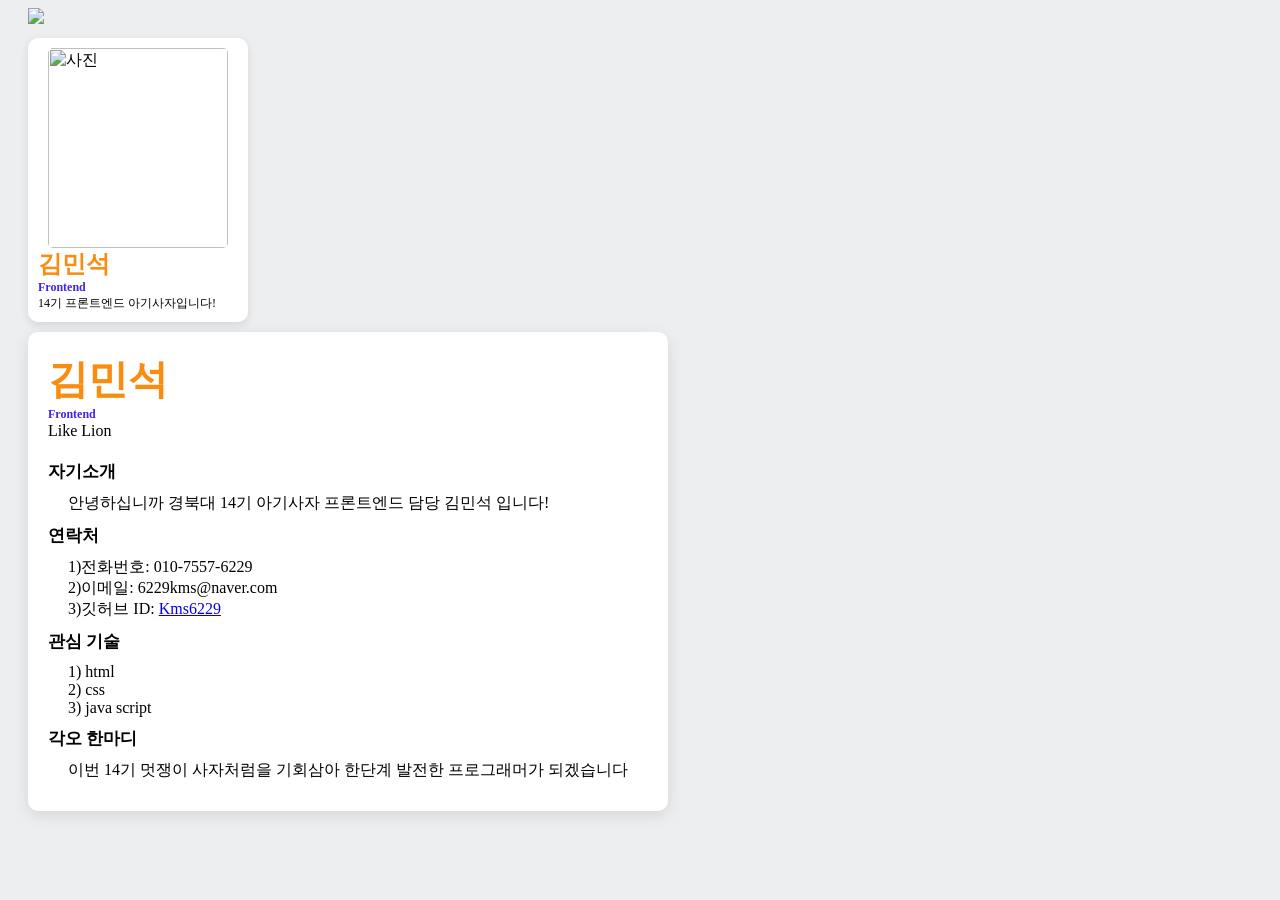
==== FE_0401/kimminseok/index.html @ 2e883ae6 "김민석_0401 멋사 1주차 과제" ====
<html lang="ko">

<head>
    <meta charset="UTF-8"> 
    <link rel="stylesheet" href="style.css">
    <title>멋쟁이 사자들</title>
</head>

<body>
    <div id="main">
        <span class="logo"><img src="https://likelion.net/img/likelion_kor_logo_renew.svg"></span>
        <div id="main_summary">
            <div class="summary_img">
                <img src="image/image3.jpg" alt="사진"><br/>
            </div>
            <div class="summary_text">
                <div class="name">
                    김민석
                </div>
                <span class="job">Frontend</span><br/>
                <span class="introduce">14기 프론트엔드 아기사자입니다!</span><br/>
            </div>
        </div>
        <div id="main_profile">
            <div class="profile_name">
                김민석
            </div>
            <div class="profile_info">
                <span class="job">Frontend</span><br/>
                Like Lion
            </div>
            <div class="subjects">
                자기소개
            </div>
            <div class="contents">
                안녕하십니까 경북대 14기 아기사자 프론트엔드 담당 김민석 입니다! 
            </div>
            <div class="subjects">
                연락처
            </div>
            <div class="contents">
                1)전화번호: 010-7557-6229<br/>
                2)이메일: 6229kms@naver.com<br/>
                3)깃허브 ID: <a href="https://github.com/Kms6229/?locale=ko-kr">Kms6229</a>
            </div>
            <div class="subjects">
                관심 기술
            </div>
            <div class="contents">
                1) html<br/>
                2) css<br/>
                3) java script
            </div>
            <div class="subjects">
                각오 한마디
            </div>
            <div class="contents">
                이번 14기 멋쟁이 사자처럼을 기회삼아 한단계 발전한 프로그래머가 되겠습니다
            </div>
        </div>
    </div>
    

</body>

</html>
---- FE_0401/kimminseok/style.css ----
body
{
    background-color: rgb(237, 238, 239);
}
href{
    color:rgba(4, 108, 244, 0.953)
}

#main_summary
{
    margin-left:20px;
    margin-top: 10px;
    border-radius: 10px;
    background-color:white;
    width: 200px;
    height: auto;
    box-shadow: 0px 3px 10px rgba(0,0,0,0.1);
    display:flex;
    flex-direction: column;
    padding:10px;
}

#main_profile
{
    background-color:white;
    border-radius: 10px;
    margin-left:20px;
    margin-top: 10px;
    width: 600px;
    height: auto;
    box-shadow: 0px 5px 15px rgba(0,0,0,0.1);
    padding:20px;

}

.logo{
    padding:20px;
}

.job{
    font-size: 12px;
    font-weight: bold;
    color:rgb(63, 37, 231)
}

.introduce{
    font-size: 12px;
    color:black;
}

.summary_img img {
    width: 100%;      
    height: 100%;    
    object-fit: cover; 
    border-radius: 5px; 
}

.summary_img {
    width: 180px;
    height: 200px;
    align-self: center;
    overflow: hidden;
}

.name
{
    color: rgb(249, 141, 18);
    font-size: 24px;
    font-weight: bold;
    align-items: flex-start;
    gap:5px;
}

.summary_text
{   
    gap: 5px;
    font-size: 13px;
    align-self:flex-start;
}
.profile_name{
    color: rgb(249, 141, 18);
    font-size:40px;
    font-weight: bold;
}

.profile_info{
    padding-bottom: 20px;
}

.subjects{
    font-size: 17px;
    font-weight: bold;
    padding-bottom: 10px;
}

.contents{
    padding-left: 20px;
    padding-bottom: 10px;
}
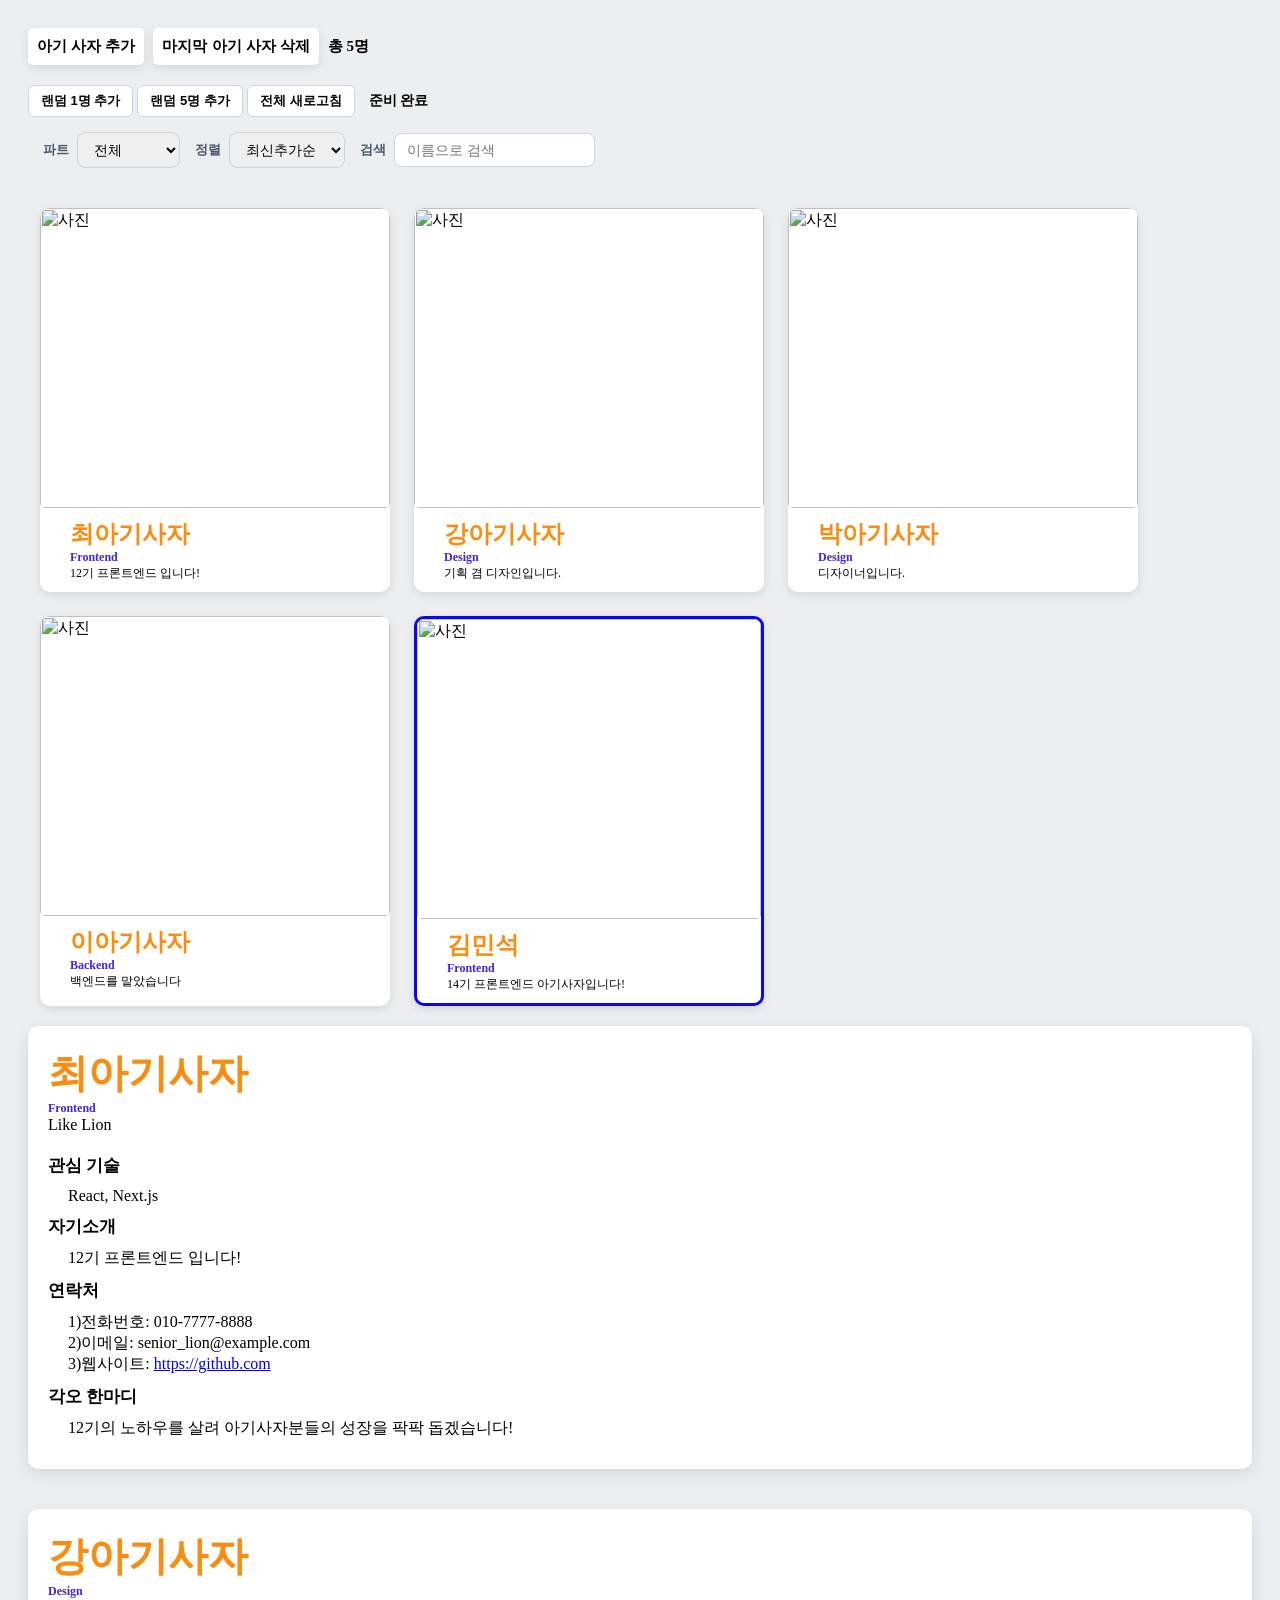
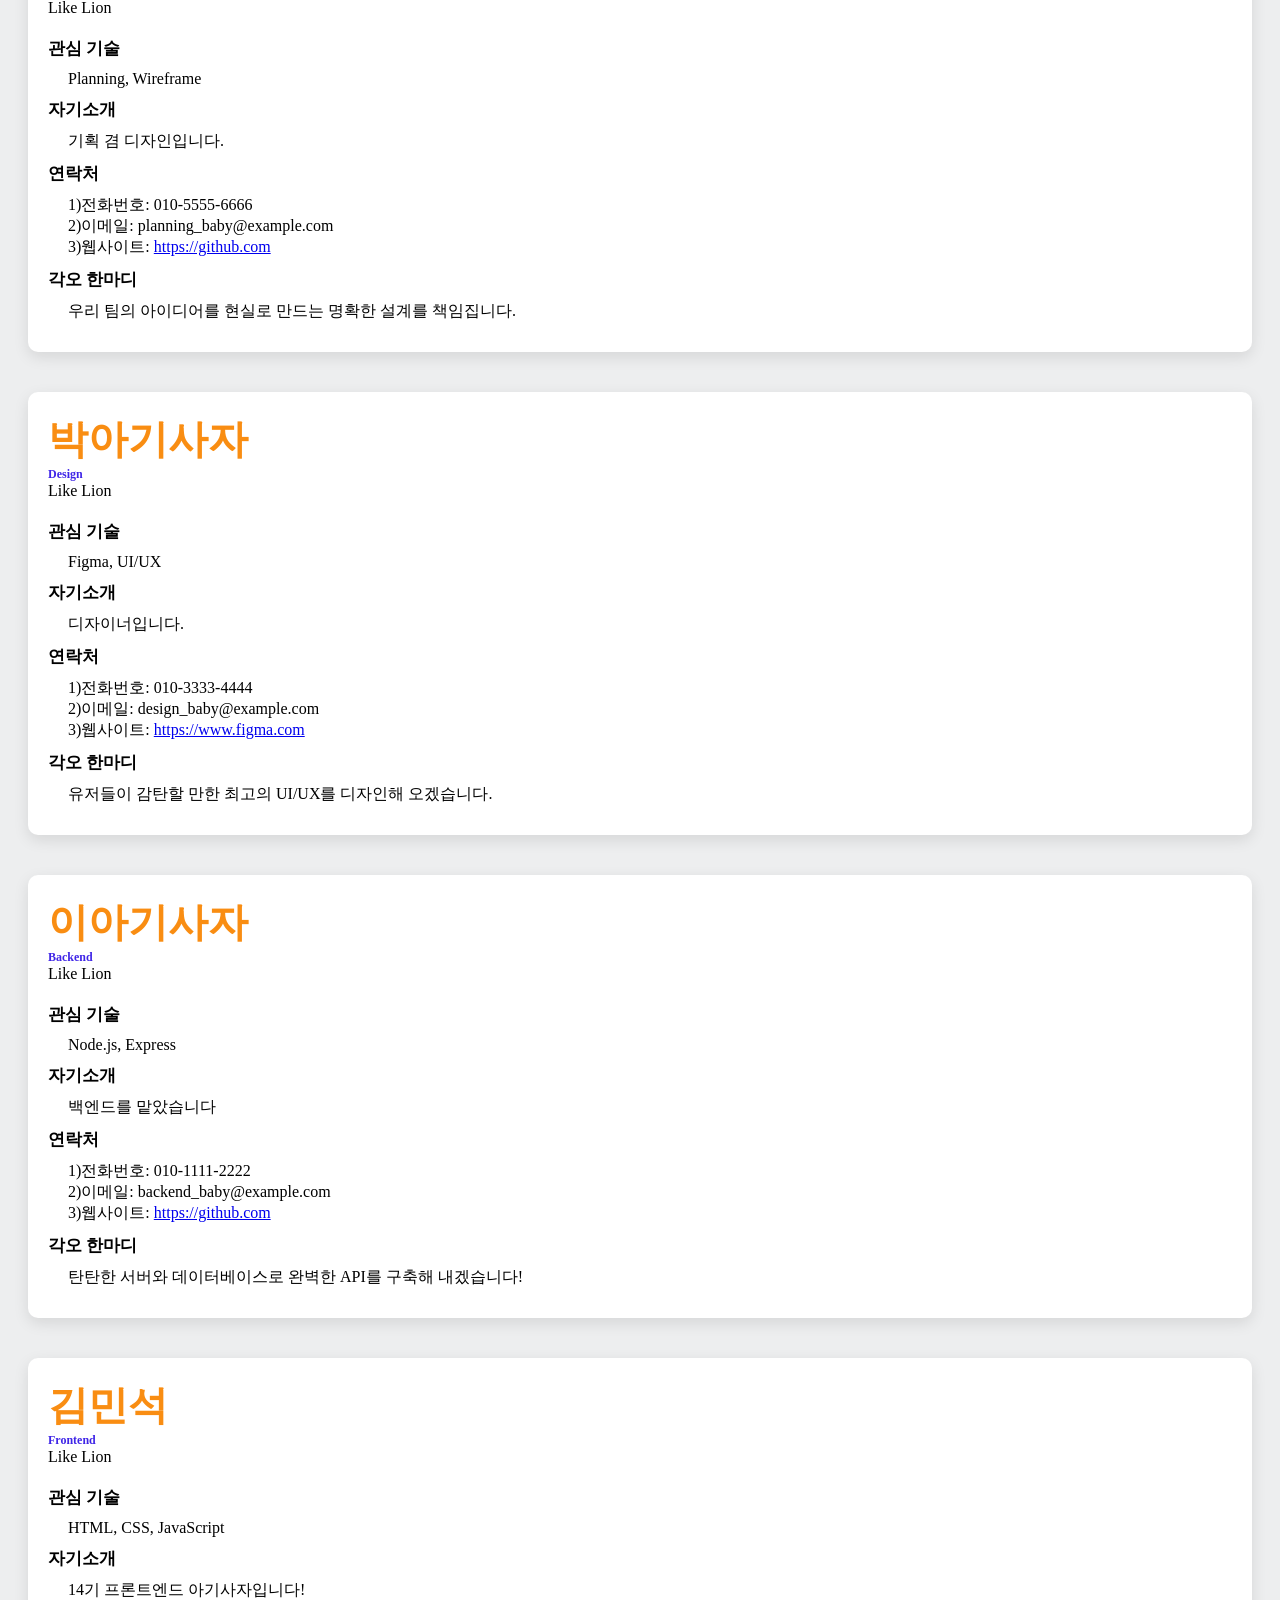
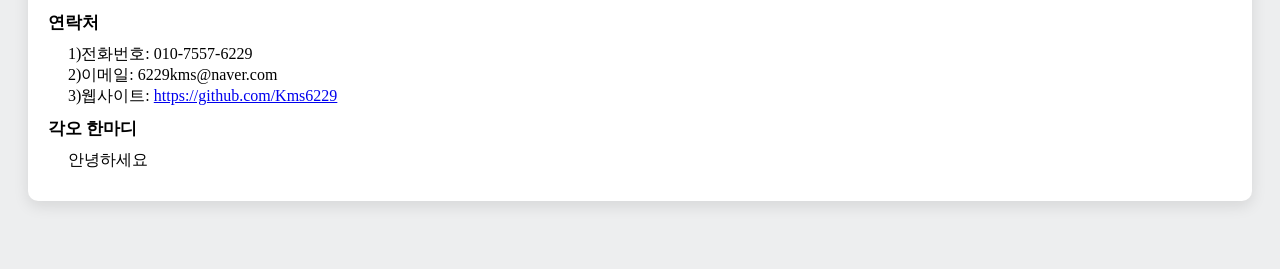
==== commit a85cfbae: "4주차 과제 제출" ====
--- a/FE_0401/kimminseok/index.html
+++ b/FE_0401/kimminseok/index.html
@@ -1,66 +1,118 @@
 <html lang="ko">
 
 <head>
-    <meta charset="UTF-8"> 
+    <meta charset="UTF-8">
     <link rel="stylesheet" href="style.css">
     <title>멋쟁이 사자들</title>
 </head>
 
 <body>
-    <div id="main">
-        <span class="logo"><img src="https://likelion.net/img/likelion_kor_logo_renew.svg"></span>
-        <div id="main_summary">
-            <div class="summary_img">
-                <img src="image/image3.jpg" alt="사진"><br/>
-            </div>
-            <div class="summary_text">
-                <div class="name">
-                    김민석
-                </div>
-                <span class="job">Frontend</span><br/>
-                <span class="introduce">14기 프론트엔드 아기사자입니다!</span><br/>
-            </div>
+
+    <div class="control-panel">
+        <button id="btn-add">아기 사자 추가</button>
+        <button id="btn-delete">마지막 아기 사자 삭제</button>
+        <span id="total-count">총 0명</span>
+    </div>
+    <div class="api-control-section">
+        <button type="button" id="btn-random-1">랜덤 1명 추가</button>
+        <button type="button" id="btn-random-5">랜덤 5명 추가</button>
+        <button type="button" id="btn-refresh-all">전체 새로고침</button>
+        <span id="status-message" class="status-ready">준비 완료</span>
+    </div>
+
+    <div class="filter-section">
+        <div class="filter-group">
+            <label for="filter-job">파트</label>
+            <select id="filter-job">
+                <option value="전체">전체</option>
+                <option value="Frontend">Frontend</option>
+                <option value="Backend">Backend</option>
+                <option value="Design">Design</option>
+            </select>
         </div>
-        <div id="main_profile">
-            <div class="profile_name">
-                김민석
-            </div>
-            <div class="profile_info">
-                <span class="job">Frontend</span><br/>
-                Like Lion
-            </div>
-            <div class="subjects">
-                자기소개
-            </div>
-            <div class="contents">
-                안녕하십니까 경북대 14기 아기사자 프론트엔드 담당 김민석 입니다! 
-            </div>
-            <div class="subjects">
-                연락처
-            </div>
-            <div class="contents">
-                1)전화번호: 010-7557-6229<br/>
-                2)이메일: 6229kms@naver.com<br/>
-                3)깃허브 ID: <a href="https://github.com/Kms6229/?locale=ko-kr">Kms6229</a>
-            </div>
-            <div class="subjects">
-                관심 기술
-            </div>
-            <div class="contents">
-                1) html<br/>
-                2) css<br/>
-                3) java script
-            </div>
-            <div class="subjects">
-                각오 한마디
-            </div>
-            <div class="contents">
-                이번 14기 멋쟁이 사자처럼을 기회삼아 한단계 발전한 프로그래머가 되겠습니다
-            </div>
+
+        <div class="filter-group">
+            <label for="sort-type">정렬</label>
+            <select id="sort-type">
+                <option value="최신추가순">최신추가순</option>
+                <option value="이름순">이름순</option>
+            </select>
+        </div>
+
+        <div class="filter-group">
+            <label for="search-name">검색</label>
+            <input type="text" id="search-name" placeholder="이름으로 검색" />
         </div>
     </div>
-    
 
+    <div id="content-form">
+        <form id="card-form">
+            <div class="form-row">
+                <div class="form-group flex-1">
+                    <label for="card-name">이름</label>
+                    <input type="text" id="card-name" name="name" placeholder="예: 홍길동" required />
+                </div>
+                <div class="form-group flex-1">
+                    <label for="job-select">파트</label>
+                    <select id="job-select" name="job" required>
+                        <option value="Frontend">Frontend</option>
+                        <option value="Backend">Backend</option>
+                        <option value="Design">Design</option>
+                    </select>
+                </div>
+            </div>
+
+            <div class="form-group">
+                <label for="input-skills">관심 기술 (쉼표로 구분)</label>
+                <input type="text" id="input-skills" name="skills" placeholder="예: JavaScript, React, HTML/CSS"
+                    required />
+            </div>
+
+            <div class="form-group">
+                <label for="input-summary">한 줄 소개 (요약 카드)</label>
+                <input type="text" id="input-summary" name="summary" placeholder="예: 3주차 DOM 조작 연습 중!" required />
+            </div>
+
+            <div class="form-group">
+                <label for="input-intro">자기소개 (상세 카드)</label>
+                <textarea id="input-intro" name="intro" rows="4" placeholder="예: HTML/CSS로 구조를 만들고..."
+                    required></textarea>
+            </div>
+
+            <div class="form-row">
+                <div class="form-group flex-1">
+                    <label for="input-email">Email</label>
+                    <input type="email" id="input-email" name="email" placeholder="예: lion@example.com" required />
+                </div>
+                <div class="form-group flex-1">
+                    <label for="input-phonenum">Phone</label>
+                    <input type="tel" id="input-phonenum" name="phone" placeholder="예: 010-1234-5678" required />
+                </div>
+            </div>
+
+            <div class="form-group">
+                <label for="input-website">Website</label>
+                <input type="url" id="input-website" name="web" placeholder="예: https://example.com" required />
+            </div>
+
+            <div class="form-group">
+                <label for="input-talk">한 마디</label>
+                <input type="text" id="input-talk" name="talk" placeholder="예: 데이터 바꾸면 화면도 바뀐다!" required />
+            </div>
+
+            <div class="form-buttons">
+                <button type="button" id="btn-auto-fill">랜덤 값 채우기</button>
+                <button type="submit" id="btn-sumit">추가하기</button>
+                <button type="button" id="btn-back">취소</button>
+            </div>
+        </form>
+    </div>
+
+    <div id="card-container"> </div>
+
+    <div id="summary-container"></div>
+
+    <script src="script.js"></script>
 </body>
 
 </html>
--- a/FE_0401/kimminseok/style.css
+++ b/FE_0401/kimminseok/style.css
@@ -1,101 +1,322 @@
-body
-{
+body {
     background-color: rgb(237, 238, 239);
-}
-href{
-    color:rgba(4, 108, 244, 0.953)
-}
-
-#main_summary
-{
-    margin-left:20px;
+    gap: 20px;
+    padding: 20px;
+}
+
+#content-form {
+    background-color: white;
+    border-radius: 10px;
+    box-shadow: 0px 3px 10px rgba(0, 0, 0, 0.1);
+    display: none;
+}
+
+#content-form.open {
+    display: block;
+}
+
+.control-panel {
+    margin-bottom: 20px;
+}
+
+#btn-add {
+    background-color: white;
+    border-radius: 5px;
+    box-shadow: 0px 3px 10px rgba(0, 0, 0, 0.1);
+    font-weight: bold;
+    font-size: 15px;
+    padding: 8px;
+    border: 1px solid transparent;
+    transition: border-color 0.2s ease-in-out;
+}
+
+#btn-delete {
+    margin: 0 5;
+    background-color: white;
+    border-radius: 5px;
+    box-shadow: 0px 3px 10px rgba(0, 0, 0, 0.1);
+    font-weight: bold;
+    font-size: 15px;
+    padding: 8px;
+    border: 1px solid transparent;
+    transition: border-color 0.2s ease-in-out;
+    transition: background-color 0.2s ease-in-out;
+}
+
+#btn-add:hover,
+#btn-delete:hover {
+    border-color: blue;
+}
+
+#btn-add:active,
+#btn-delete:active {
+    transform: translateY(0.5px); 
+    background-color: rgb(225, 224, 224);
+    box-shadow: 0px 1px 5px rgba(0, 0, 0, 0.1); 
+}
+
+
+#total-count {
+    font-size: 15px;
+    font-weight: bold;
+}
+
+.api-control-section button {
+    background-color: white;
+    border: 1px solid #cbd5e0;
+    border-radius: 6px;
+    padding: 6px 12px;
+    font-size: 13px;
+    font-weight: bold;
+    transition: background-color 0.2s;
+}
+
+#status-message {
+    font-weight: bold;
+    font-size: 14px;
+    margin-left: 10px;
+}
+button:disabled {
+    opacity: 0.5;
+    cursor: not-allowed;
+}
+.filter-section {
+    display: flex;
+    gap: 15px;
+    padding: 15px;
+    border-radius: 12px;
+    margin-bottom: 25px;
+}
+.filter-group {
+    display: flex;
+    align-items: center;
+    gap: 8px;
+}
+.filter-group label {
+    font-size: 13px;
+    font-weight: bold;
+    color: #4a5568;
+    white-space: nowrap;
+}
+
+.filter-group select,
+.filter-group input {
+    padding: 8px 12px;
+    border: 1px solid #cbd5e0;
+    border-radius: 8px;
+    font-size: 14px;
+    outline: none;
+}
+
+.filter-group input:focus,
+.filter-group select:focus {
+    border-color: #3182ce;
+}
+
+#content-form {
+    padding: 30px;
+    margin: 20px auto;
+    font-family: sans-serif;
+}
+.form-group {
+    display: flex;
+    flex-direction: column;
+    margin-bottom: 20px;
+}
+
+.form-group label {
+    font-size: 14px;
+    font-weight: bold;
+    color: #666;
+    margin-bottom: 8px;
+}
+
+.form-group input,
+.form-group select,
+.form-group textarea {
+    width: 100%;
+    padding: 12px 16px;
+    font-size: 15px;
+    border: 1px solid #e2e8f0;
+    border-radius: 10px;
+    background-color: #fff;
+    color: #333;
+    outline: none;
+    box-sizing: border-box;
+    transition: all 0.2s ease-in-out;
+}
+
+.form-group input::placeholder,
+.form-group textarea::placeholder {
+    color: #a0aec0;
+}
+
+.form-group input:focus,
+.form-group select:focus,
+.form-group textarea:focus {
+    border-color: #a3bffa;
+    box-shadow: 0 0 0 3px rgba(163, 191, 250, 0.4);
+}
+
+.form-group textarea {
+    resize: none;       /* 자기소개 크기 조절 금지 */
+}
+
+.form-row{
+    display:flex;
+    gap:20px;       /*이름 같은거 가로 정렬*/
+}
+
+.flex-1 {
+    flex: 1;  /* 반반씩 정확하게 채우기 */
+}
+.form-buttons {
+    display: flex;
+    justify-content: flex-end; 
+    gap: 12px;
     margin-top: 10px;
+}
+
+.form-buttons button {
+    padding: 10px 24px;
+    font-size: 15px;
+    font-weight: bold;
+    border-radius: 8px;
+    transition: all 0.2s;
+    border: 1px solid #e2e8f0;
+    background-color: #fff;
+}
+
+#btn-sumit {
+    background-color: #fff;
+    color: #333;
+}
+#btn-sumit:hover {
+    border-color: #3182ce;
+    color: #3182ce;
+}
+
+/* 취소 버튼 */
+#btn-back:hover {
+    background-color: #f7fafc;
+}
+
+#btn-auto-fill {
+    background-color: #fff;
+    color: #333;
+}
+#btn-auto-fill:hover {
+    background-color: #e2e8f0;
+}
+
+.card {
     border-radius: 10px;
-    background-color:white;
-    width: 200px;
+    background-color: white;
     height: auto;
-    box-shadow: 0px 3px 10px rgba(0,0,0,0.1);
-    display:flex;
+    box-shadow: 0px 3px 10px rgba(0, 0, 0, 0.1);
+    display: flex;
     flex-direction: column;
-    padding:10px;
-}
-
-#main_profile
-{
-    background-color:white;
+    overflow: hidden;
+}
+
+#card1 {
+    border: solid rgb(13, 5, 246);
+}
+
+#card-container {
+    display: grid;
+    grid-template-columns: repeat (1, 350px);
+    gap: 24px;
+    max-width: 1200px;
+    margin: 0 auto;
+}
+
+@media (min-width: 768px) {
+    #card-container {
+        display: grid;
+        grid-template-columns: repeat(2, 350px);
+    }
+}
+
+@media (min-width: 1024px) {
+    #card-container {
+        display: grid;
+        grid-template-columns: repeat(3, 350px);
+    }
+}
+
+.summary-card {
+    background-color: white;
     border-radius: 10px;
-    margin-left:20px;
-    margin-top: 10px;
-    width: 600px;
+    margin: 20 auto;
+    width: auto;
     height: auto;
-    box-shadow: 0px 5px 15px rgba(0,0,0,0.1);
-    padding:20px;
-
-}
-
-.logo{
-    padding:20px;
-}
-
-.job{
+    box-shadow: 0px 5px 15px rgba(0, 0, 0, 0.1);
+    padding: 20px;
+}
+
+.logo {
+    padding: 20px;
+    margin: 30px;
+}
+
+.job {
     font-size: 12px;
     font-weight: bold;
-    color:rgb(63, 37, 231)
-}
-
-.introduce{
+    color: rgb(63, 37, 231)
+}
+
+.introduce {
     font-size: 12px;
-    color:black;
+    color: black;
 }
 
 .summary_img img {
-    width: 100%;      
-    height: 100%;    
-    object-fit: cover; 
-    border-radius: 5px; 
+    width: 100%;
+    height: 300px;
+    object-fit: cover;
+    border-radius: 5px;
+
 }
 
 .summary_img {
-    width: 180px;
-    height: 200px;
+    width: 100%;
+    height: 300px;
     align-self: center;
     overflow: hidden;
 }
 
-.name
-{
+.name {
     color: rgb(249, 141, 18);
     font-size: 24px;
     font-weight: bold;
-    align-items: flex-start;
-    gap:5px;
-}
-
-.summary_text
-{   
+    gap: 5px;
+}
+
+.summary_text {
     gap: 5px;
     font-size: 13px;
-    align-self:flex-start;
-}
-.profile_name{
+    margin-left: 20px;
+    padding: 10px;
+}
+
+.profile_name {
     color: rgb(249, 141, 18);
-    font-size:40px;
-    font-weight: bold;
-}
-
-.profile_info{
+    font-size: 40px;
+    font-weight: bold;
+}
+
+.profile_info {
     padding-bottom: 20px;
 }
 
-.subjects{
+.subjects {
     font-size: 17px;
     font-weight: bold;
     padding-bottom: 10px;
 }
 
-.contents{
+.contents {
     padding-left: 20px;
     padding-bottom: 10px;
-}
-
-
+}
